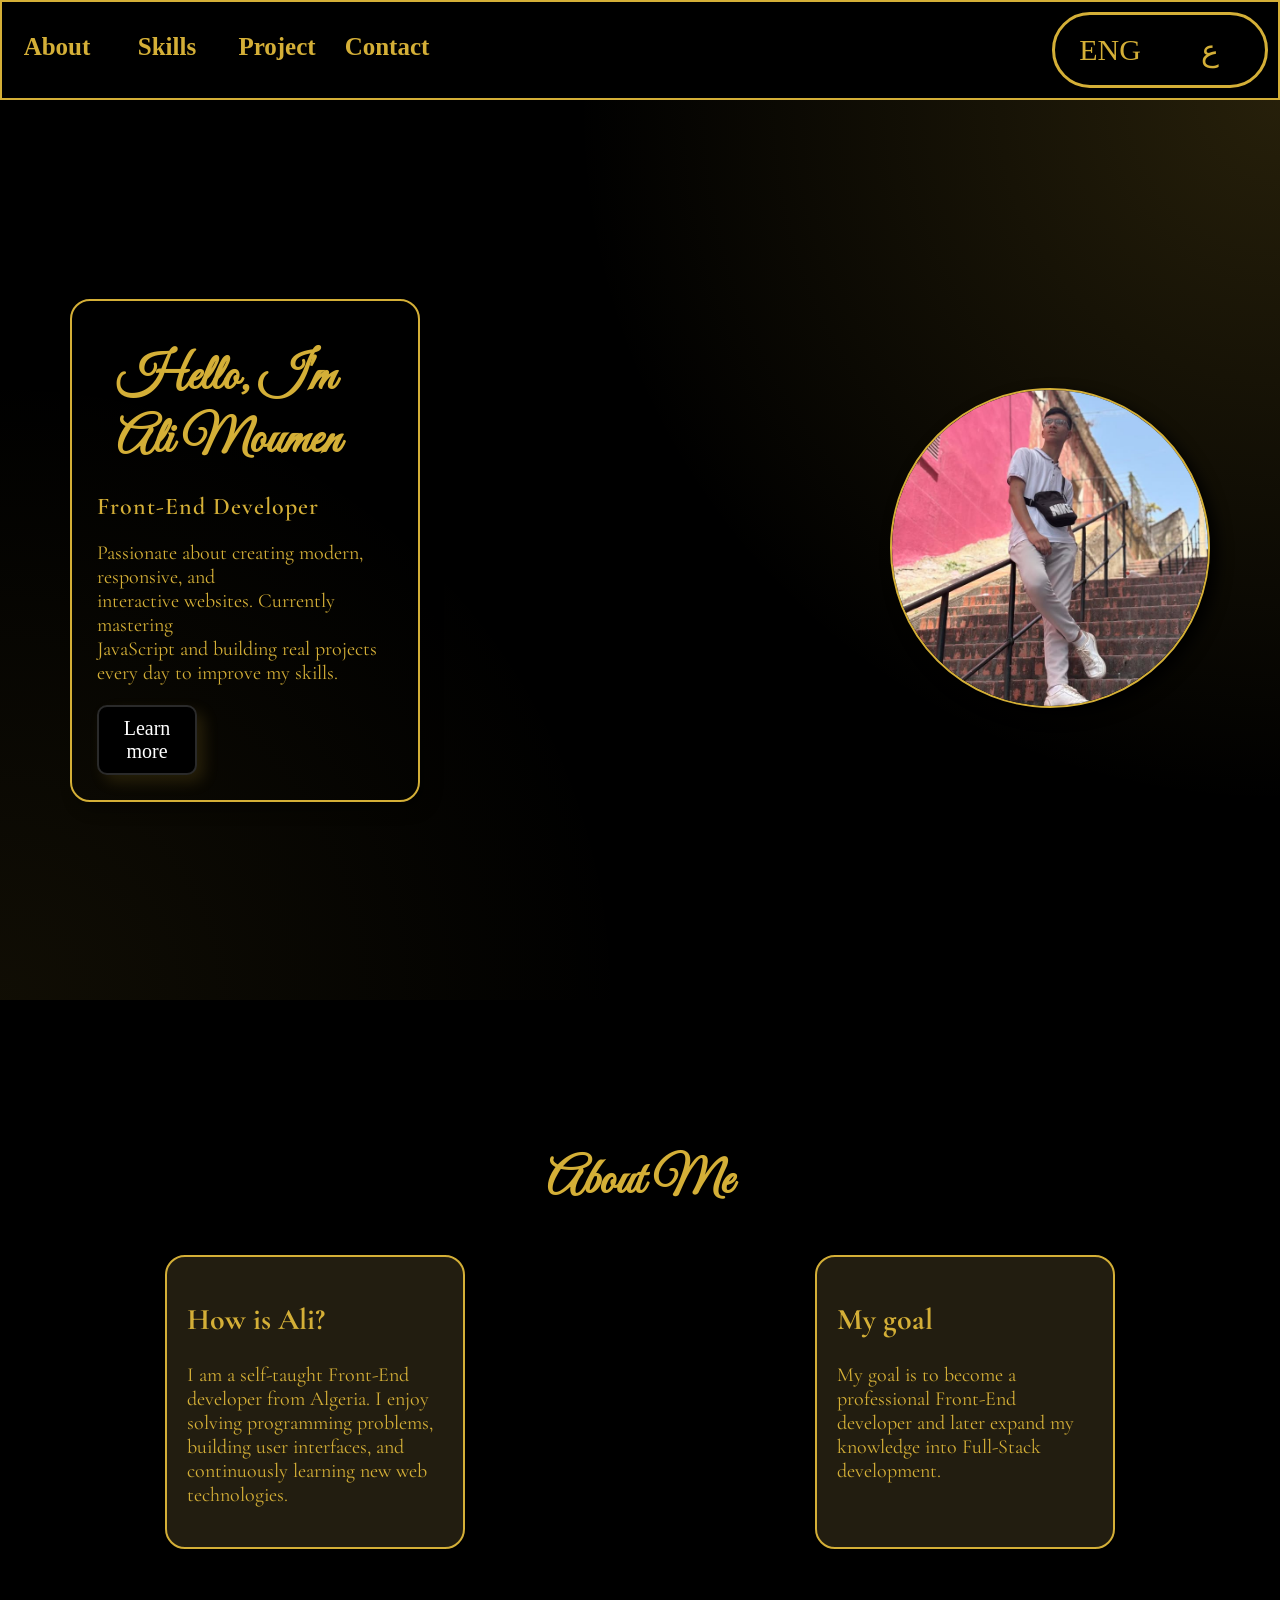
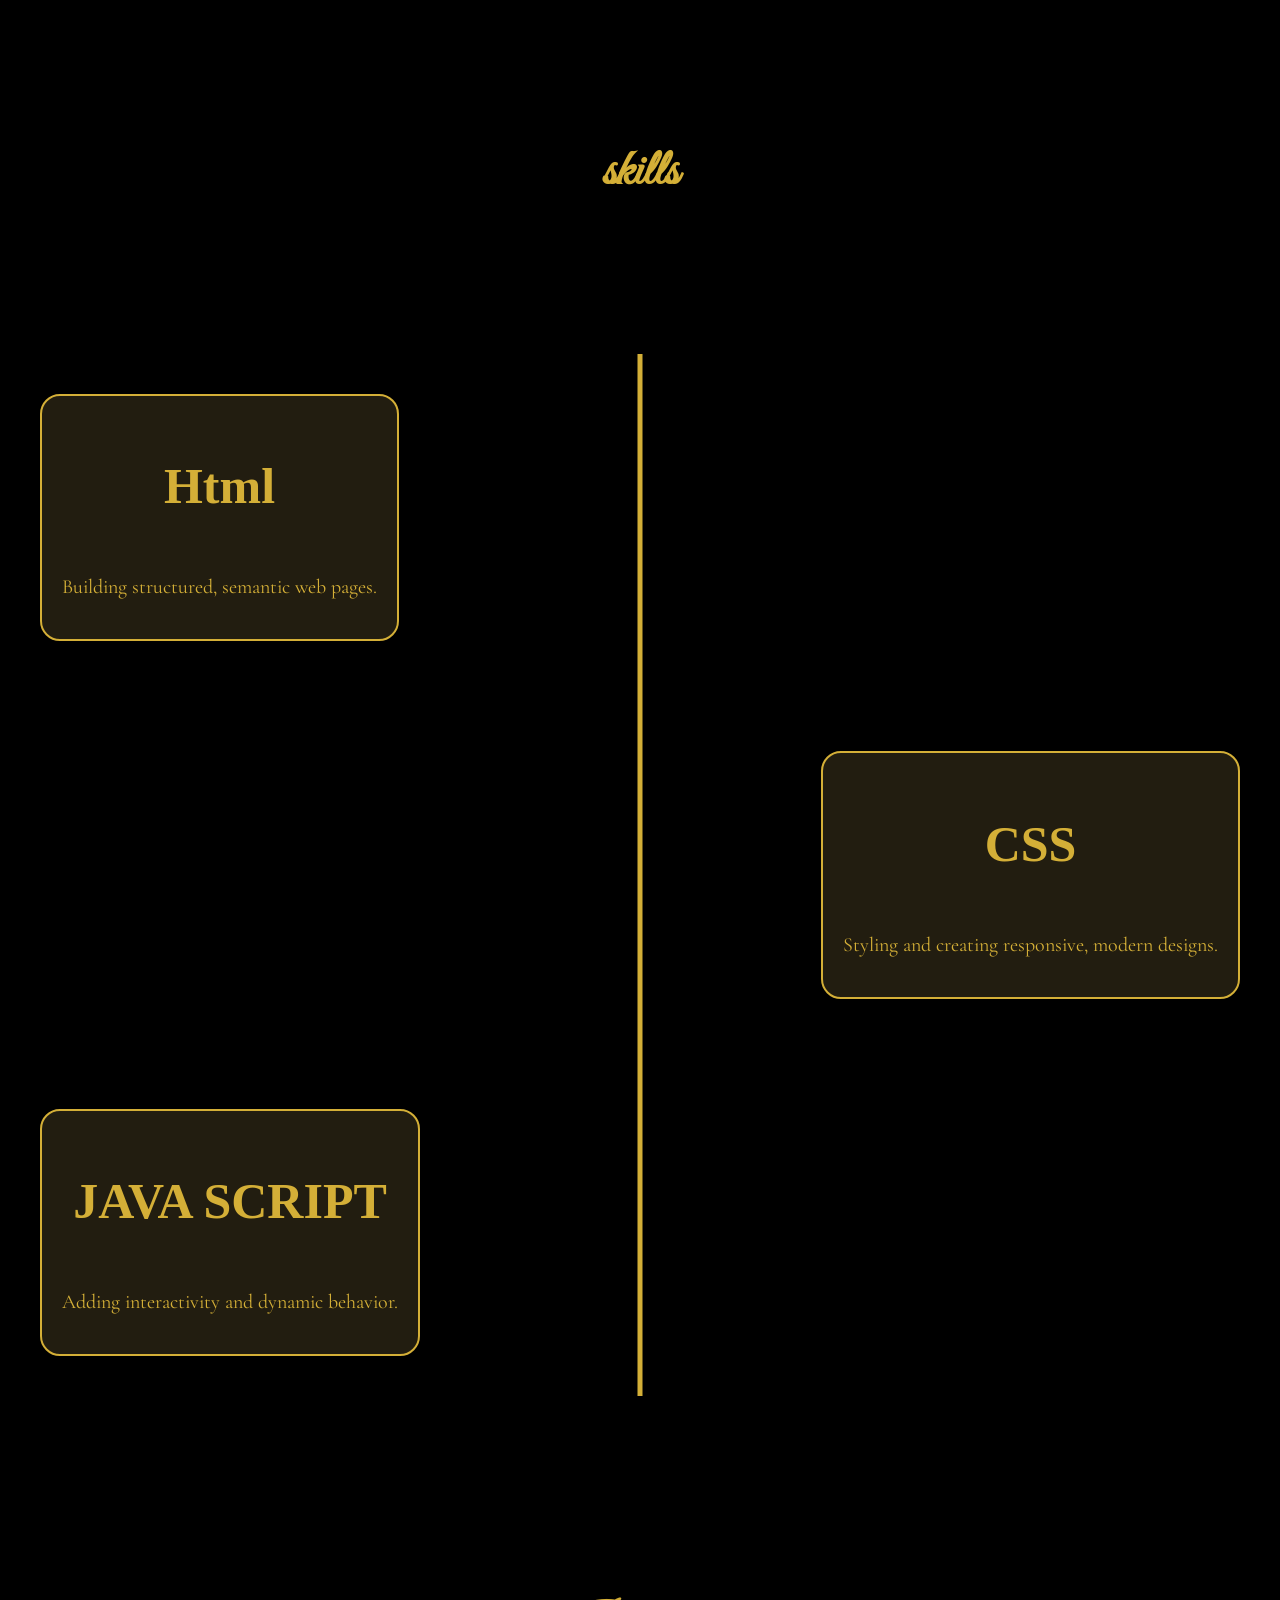
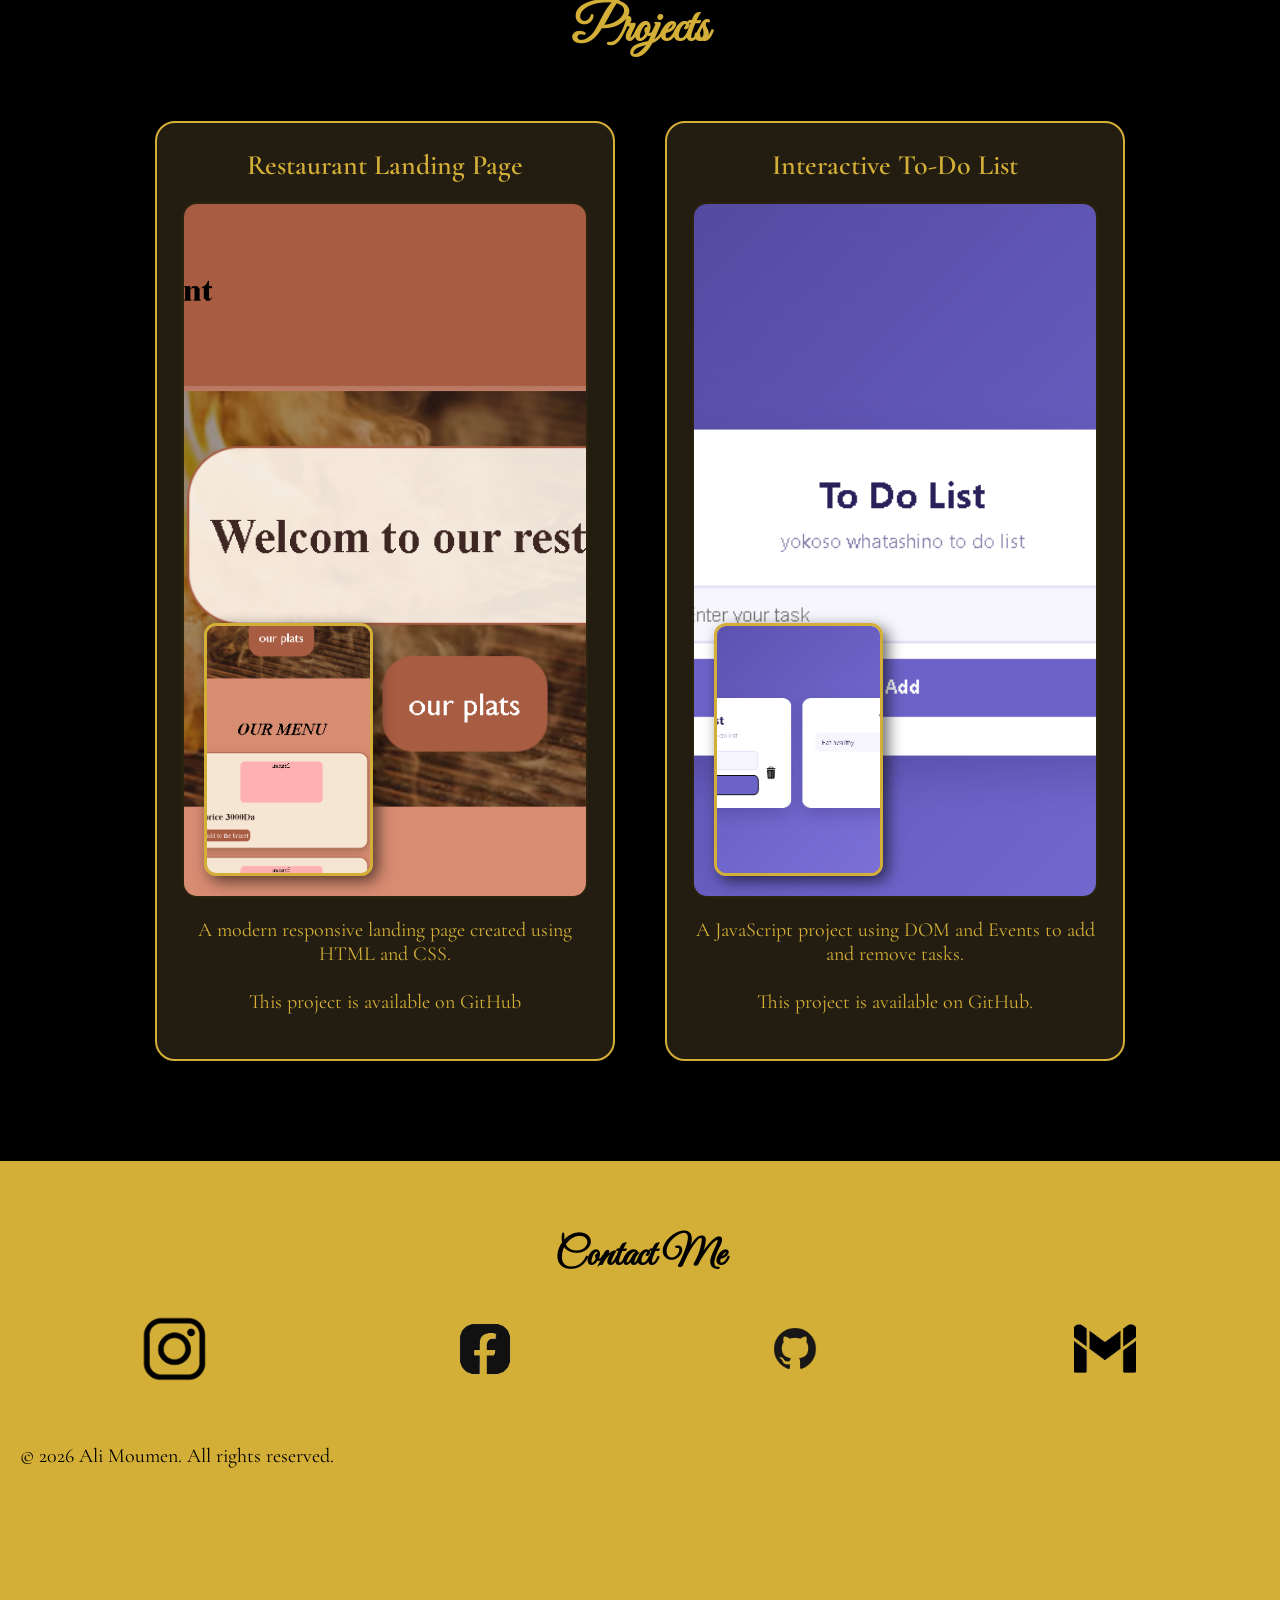
==== index.html @ ce9e6dfe "Set portfolio homepage" ====
<!DOCTYPE html>
<html lang="en">
<head>
    <meta charset="UTF-8">
    <meta name="viewport" content="width=device-width, initial-scale=1.0">
    <title>Ali Moumen - Portfolio</title>
    <link rel="stylesheet" href="designe.css">
</head>
<body>
    <div id="eng">
<nav>
    <div class="lan">
        <a href="page1hero.html">ENG</a>
      <a href="arb.html"  >ع</a>
    </div>
    <div class="nav">
       <a href="#about">About</a>
         <a href="#skils">Skills</a>
          <a href="#projects">Project</a>  
           <a href="#contact">Contact</a> 
    </div>
</nav>

    <div class="all">
        <div class="image">
 <img src="ali1.jpg" alt="Ali Moumen" class="profile-image">
   </div> 
    
 <div class="home">
    <section id="home">
        
      
           

        <div class="text">
    <h1>Hello, I'm Ali Moumen</h1>

    <h2>Front-End Developer</h2>

    <p>
        Passionate about creating modern, responsive, and <br>interactive websites.
        Currently mastering<br> JavaScript and building real projects every day to
        improve my skills.
    </p>

    
    <a href="#about" >Learn more</a>
</div> 

</section>
</div>
   </div>

<section id="about">
<div class="about">
    <h1>About Me</h1>
<div class="ph">
    <div class="contaner1">
    <h2 >How is Ali?</h2>
    <p>
        I am a self-taught Front-End developer from Algeria.
        I enjoy solving programming problems, building user interfaces,
        and continuously learning new web technologies.
    </p>
    </div>
    <div class="contaner2">
    <h2>My goal</h2>
    <p>
        My goal is to become a professional Front-End developer and later
        expand my knowledge into Full-Stack development.
    </p>
    </div>
    </div>
</div>
</section>
<section id="skils"> 
    <div class="timeline">
        <div class="titel">
        <h1>skills</h1>
        </div>
        <div class="lineall">
        
        
        <div class="line">
            
        </div>
        <div class="derection">
    <div class="left">
<div class="html">
    <h1>Html</h1>
    <p>Building structured, semantic web pages.</p>
</div>
</div>
<div class="right">
<div class="css">
    <h1>CSS</h1>
    <p>Styling and creating responsive, modern designs.</p>
</div>
</div>
<div class="left">
<div class="js">
    <h1>JAVA SCRIPT</h1>
    <p>Adding interactivity and dynamic behavior.</p>
</div>
</div>
</div>
</div>
</div>
</section>
<section id="projects">

    <h2>Projects</h2>
<div class="prj">
    <article>

        <h3>Restaurant Landing Page</h3>
        <div class="big">
    <img src="image1.png" class="project-main" alt="Restaurant Landing Page - main screenshot">
    <img src="image2.png" class="project-thumb" alt="Restaurant Landing Page - menu detail">
    </div>
        <p>
            A modern responsive landing page created using HTML and CSS.
            <br><br>
This project is available on GitHub
        </p>

    </article>

   
    <article>

        <h3>Interactive To-Do List</h3>
        <div class="big">
    <img src="image3.png" class="project-main" alt="Interactive To-Do List - main screenshot">
    <img src="image4.png" class="project-thumb" alt="Interactive To-Do List - list detail">
    </div>
        <p>
            A JavaScript project using DOM and Events to add and remove tasks.
            <br><br>
This project is available on GitHub.
        </p>

    </article>
</div>
</section>


<section id="contact">

    <h2>Contact Me</h2>

    <div class="cont">
        <a href=" https://www.instagram.com/aliyacin.dev/"  target="_blank"><img src="insta.png"></a>
        <a href="https://www.facebook.com/profile.php?id=61576322057579"  target="_blank"><img src="face.webp"></a>
        <a href="https://github.com/AliMN-dotcom"  target="_blank"><img src="github_PNG58.png"></a>
       <a href="mailto:ahemedmohcin@gmail.com"  target="_blank"><img src="mail.webp"></a>
    </div>

    <p>
© 2026 Ali Moumen. All rights reserved.
</p>


</section>

</main>


</div>
<div id="arb">

   


</body>
</html>
---- designe.css ----
@import url('https://fonts.googleapis.com/css2?family=Great+Vibes&family=Cormorant+Garamond:wght@400;600&display=swap');

/* الاسم / الإمضاء */
.home h1{
    font-family: 'Great Vibes', cursive;
    font-size: 50px;
    font-weight: 700;
    margin-bottom: 20px;
    margin: 20px;
}

.home h2, .home p, .home button,
 .about h2, .about p {
    font-family: 'Cormorant Garamond', serif;
}

.home h2{
    font-weight: 600;
    letter-spacing: 1px;
}
*{  
    color: #d4af37;
}
body{
   
    background-color: #000000; 
    box-sizing: border-box;
    margin: 0px;
    
}
.home{
    display: flex;
    flex-direction: column;
    justify-content: flex-end;
    text-align: left;
    max-width: 350px;
   
    padding: 25px;
    border-radius: 20px;
    border: 2px solid #d4af37;
    box-shadow: 7px 7px 15px rgba(0, 0, 0, 0.4);
}


.home p{
    font-size: 20px;
   
    margin-bottom: 20px;
}
.home a{
   width: 100px;
   padding: 0px 7px;
    text-decoration: none;
    text-align: center;
    font-size: 20px;
    background-color: #000000;
    color: #ffffff;
    border:  2px solid #2a2a2a;
    cursor: pointer;
    border-radius: 10px;
    box-shadow: 7px 7px 15px rgba(212, 175, 55, 0.15);
    
}

.home a:hover{
   background-color: #d4af37 ;
   color: #000000;
}
.image>img {
    border-radius: 50%;
    width: 320px;
    height: 320px;
    
    object-fit: cover;
    flex-shrink: 0;
    border: #000000 solid 2px;
    box-shadow: #000000 7px 7px 20px;
    border: solid 2px #d4af37;
    box-shadow: #000000 7px 7px 15px;
}
.all{

    display: flex;
    flex-direction: row-reverse;
    justify-content: space-between;
    align-items: center;
    
 
 
    padding: 0 70px;
   
   
    background: 
    radial-gradient(circle at top right, rgba(212, 175, 55, 0.18), transparent 45%),
    radial-gradient(circle at bottom left, rgba(212, 175, 55, 0.08), transparent 40%),
    #000000;
   height: 100vh;
}


.about h1{
 font-family: 'Great Vibes', cursive;
    font-size: 50px;
    font-weight: 700;
   
    text-align: center;
 
    font-size: 50px;
}
.ph{
    display: flex;
    justify-content: space-around;
    flex-wrap: wrap;
    gap: 20px;

    
}
.contaner1 , .contaner2{
    max-width: 300px;
   
    border:  2px solid #d4af37;
    padding: 20px;
    border-radius: 20px;
    box-shadow: 7px 7px 15px rgba(0, 0, 0, 0.4);
     font-size: 20px;
     background-color:  #221d10;
   
}
.about{
    margin-top: 150px;
}
#skils{
    margin-top: 70px;
    padding: 80px 0;
   
}
 .titel{
     font-family: 'Great Vibes', cursive;
    font-size: 50px;
    text-align: center;
    margin-bottom: 60px;
}

.left  , .right {

 
 max-width: 500px;
   background-color:  #221d10;
    border:  2px solid #d4af37;
    padding: 20px;
    border-radius: 20px;
    box-shadow: 7px 7px 15px rgba(0, 0, 0, 0.4);
     font-size: 20px;
     margin: 40px;
}
.timeline{
    display: flex;
    flex-direction: column;
    gap: 30px;
}

.lineall{
    position: relative;
}

.line{
    position: absolute;
    left: 50%;
    top: 0;
    transform: translateX(-50%);
    width: 5px;
    height: 100%;
    background-color: #d4af37;
}

.derection{
    display: flex;
    flex-direction: column;
    align-items: flex-start;
    gap: 30px;
}
.right{
    align-self: flex-end;
}
.timeline h1{
    font-size: 50px;
    text-align: center;
    margin-bottom: 60px; 
}
.derection p{
     font-size: 20px;
    font-family: 'Cormorant Garamond', serif;
    margin-bottom: 20px;
}

/* ============ Projects ============ */
#projects{
    padding: 80px 20px 100px;
}
#projects > h2{
    font-family: 'Great Vibes', cursive;
    font-size: 50px;
    font-weight: 700;
    text-align: center;
    margin-bottom: 60px;
}
.prj{
    display: flex;
    flex-wrap: wrap;
    justify-content: center;
    align-items: flex-start;
    gap: 50px;
}
article{
    background-color: #221d10;
    border: 2px solid #d4af37;
    border-radius: 20px;
    box-shadow: 7px 7px 15px rgba(0, 0, 0, 0.4);
    padding: 25px;
    flex: 1 1 420px;
    max-width: 460px;
}
article h3{
    font-family: 'Cormorant Garamond', serif;
    font-size: 28px;
    font-weight: 600;
    text-align: center;
    margin: 0 0 20px;
}
.big{
    position: relative;
    width: 100%;
    aspect-ratio: 7 / 12;
    border-radius: 15px;
    overflow: hidden;
    border: 2px solid #2a230f;
}

.project-main{
    width:100%;
    height: 100%;
    object-fit:cover;
    object-position:center;
    display: block;
}
.big:hover .project-thumb{
    opacity:0.7;
     pointer-events: none;
}
.big:hover{
    transform: scale(1.05);
}
.project-thumb{
   
    transition: opacity 0.3s ease;
}

.project-thumb{
    position: absolute;
    bottom: 20px;
    left: 20px;
    width: 42%;
    aspect-ratio: 2 / 3;
   object-fit: cover;
    border: 3px solid #d4af37;
    border-radius: 12px;
    box-shadow: 5px 5px 15px rgba(0, 0, 0, 0.6);
}
.project-thumb:hover{
    transform: scale(1.2);
   
}
article p{
    font-family: 'Cormorant Garamond', serif;
    font-size: 20px;
    text-align: center;
    margin-top: 20px;
    
}
#contact{
    background-color: #d4af37;
    height: 50vh;
    box-sizing: border-box;
    margin: 0px;
    padding: 20px;
}
#contact p{
    color: #000000;
    font-family: 'Cormorant Garamond', serif;
    font-size: 20px;
    text-align:start;
    margin-top: 60px;
}
#contact h2{
     color: #000000;
    text-align: center;
      font-family: 'Great Vibes', cursive;
    font-size: 40px;
    font-weight: 700;
    margin-top: 50px;
   
}
a{
    display: inline-flex;
    align-items: center;
    justify-content:center;
    width: 70px;
    height: 70px;
}
.cont{
    display: flex;
    justify-content: space-around;
    flex-wrap: wrap;
  
}
.cont img{
    display: block;
    width: 100%;
    height: 100%;
    object-fit: contain;
   
}
nav{
    border: #d4af37 solid 2px;
    display: flex;
    flex-direction: row-reverse;
    justify-content: space-between;
    flex-wrap:wrap-reverse;
    padding: 10px;
    
}
.lan{
    display: flex;
    justify-content: space-around;
    gap: 30px;
    border: #d4af37 solid ;
    width: max-content;
   padding: 0px 20px;
    border-radius: 50px;
}

.nav{
display: flex;
justify-content: start;
gap: 40px;
margin-left: 10px;
text-decoration:none;
font-size: 25px;
font-weight: 700;

}
.nav a{
    text-decoration: none;
}
.lan a{
    font-size: 30px;
     text-decoration: none;
   
}



/* ==================== Responsive ==================== */

html {
    scroll-behavior: smooth;
}

*, *::before, *::after {
    box-sizing: border-box;
}

body {
    overflow-x: hidden;
}

@media (max-width: 900px) {

    nav {
        flex-direction: column;
        align-items: center;
        gap: 18px;
        padding: 12px 15px;
    }

    .nav {
        justify-content: center;
        flex-wrap: wrap;
        gap: 18px 28px;
        margin-left: 0;
        font-size: 21px;
    }

    .lan {
        order: -1;
    }

    .all {
        flex-direction: column;
        justify-content: center;
        gap: 35px;
        min-height: 100vh;
        height: auto;
        padding: 70px 25px;
    }

    .image > img {
        width: min(280px, 70vw);
        height: min(280px, 70vw);
    }

    .home {
        width: min(100%, 500px);
        max-width: none;
        text-align: center;
        padding: 22px;
    }

    .home h1 {
        font-size: clamp(38px, 8vw, 50px);
    }

    .home p {
        font-size: 19px;
    }

    .about {
        margin-top: 80px;
        padding: 0 20px;
    }

    .ph {
        justify-content: center;
    }

    .contaner1,
    .contaner2 {
        width: min(100%, 430px);
        max-width: none;
    }

    #skils {
        padding: 60px 20px;
    }

    .line {
        left: 20px;
    }

    .derection {
        align-items: stretch;
        gap: 20px;
        padding-left: 40px;
    }

    .left,
    .right {
        width: 100%;
        max-width: none;
        margin: 20px 0;
    }

    .right {
        align-self: stretch;
    }

    #projects {
        padding: 60px 20px 80px;
    }

    .prj {
        gap: 30px;
    }

    article {
        width: 100%;
        max-width: 520px;
        flex: 1 1 100%;
    }
}

@media (max-width: 600px) {

    nav {
        border-width: 1px;
    }

    .nav {
        gap: 12px 18px;
        font-size: 18px;
    }

    .lan {
        gap: 18px;
        padding: 0 15px;
    }

    .lan a {
        font-size: 24px;
    }

    .all {
        padding: 55px 15px;
        gap: 25px;
    }

    .image > img {
        width: min(220px, 62vw);
        height: min(220px, 62vw);
    }

    .home {
        padding: 18px;
        border-radius: 15px;
    }

    .home h1,
    .about h1,
    .timeline h1,
    #projects > h2 {
        font-size: 40px;
    }

    .home h2 {
        font-size: 25px;
    }

    .home p,
    .about p,
    .derection p,
    article p,
    .contaner1,
    .contaner2 {
        font-size: 18px;
    }

    .home button {
        width: 100%;
        max-width: 220px;
    }

    .about {
        margin-top: 60px;
        padding: 0 15px;
    }

    #skils {
        padding: 45px 15px;
    }

    .timeline h1 {
        margin-bottom: 35px;
    }

    .line {
        left: 12px;
        width: 3px;
    }

    .derection {
        padding-left: 28px;
    }

    .left,
    .right {
        padding: 17px;
        margin: 12px 0;
        border-radius: 15px;
    }

    #projects {
        padding: 50px 15px 65px;
    }

    article {
        padding: 18px;
        border-radius: 15px;
    }

    article h3 {
        font-size: 25px;
    }

    .big {
        aspect-ratio: 7 / 10;
    }

    #contact {
        min-height: 45vh;
        height: auto;
        padding: 30px 15px;
    }

    #contact h2 {
        font-size: 38px;
        margin-top: 20px;
    }

    .cont {
        gap: 15px;
        justify-content: center;
    }

    a {
        width: 55px;
        height: 55px;
    }

    #contact p {
        text-align: center;
        margin-top: 40px;
        font-size: 17px;
    }
}

@media (max-width: 380px) {

    .nav {
        gap: 10px 14px;
        font-size: 16px;
    }

    .home h1,
    .about h1,
    .timeline h1,
    #projects > h2 {
        font-size: 34px;
    }

    .home h2 {
        font-size: 22px;
    }

    .home p,
    .about p,
    .derection p,
    article p,
    .contaner1,
    .contaner2 {
        font-size: 16px;
    }

    .image > img {
        width: 190px;
        height: 190px;
    }
}
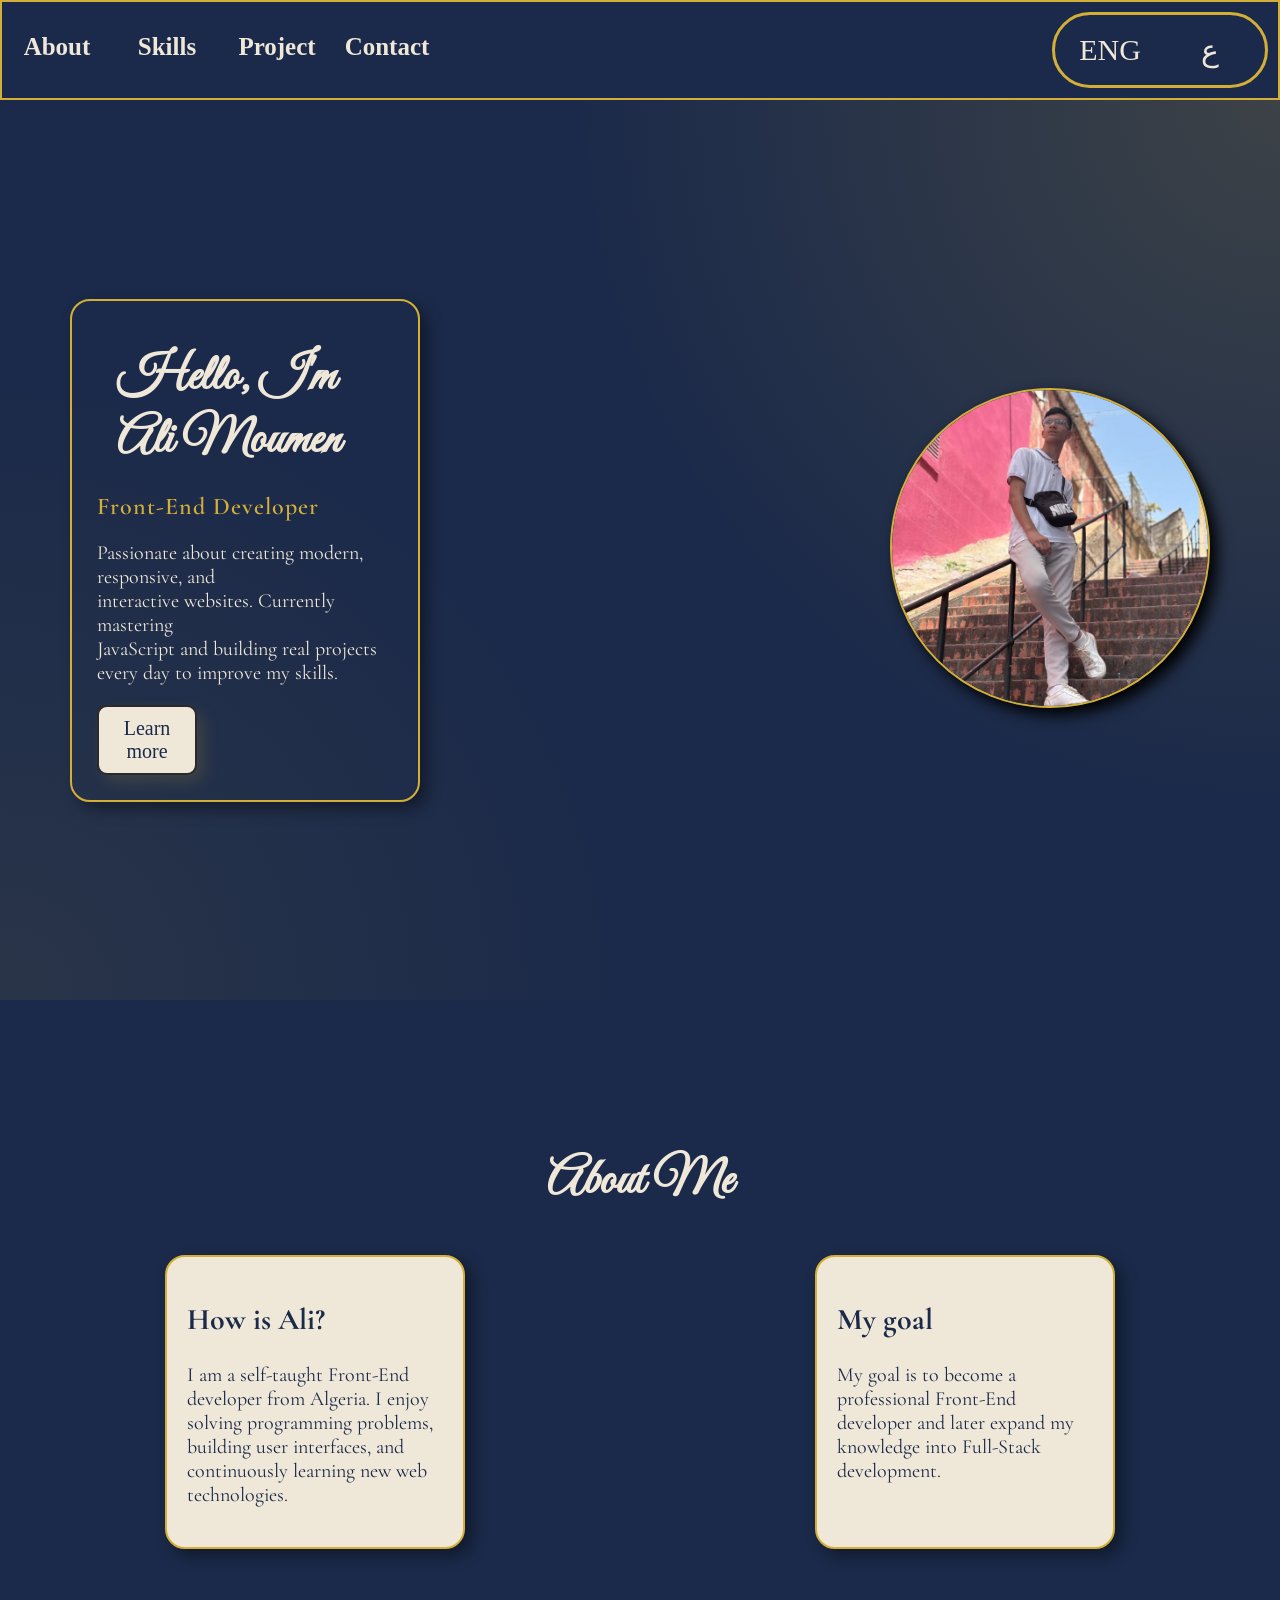
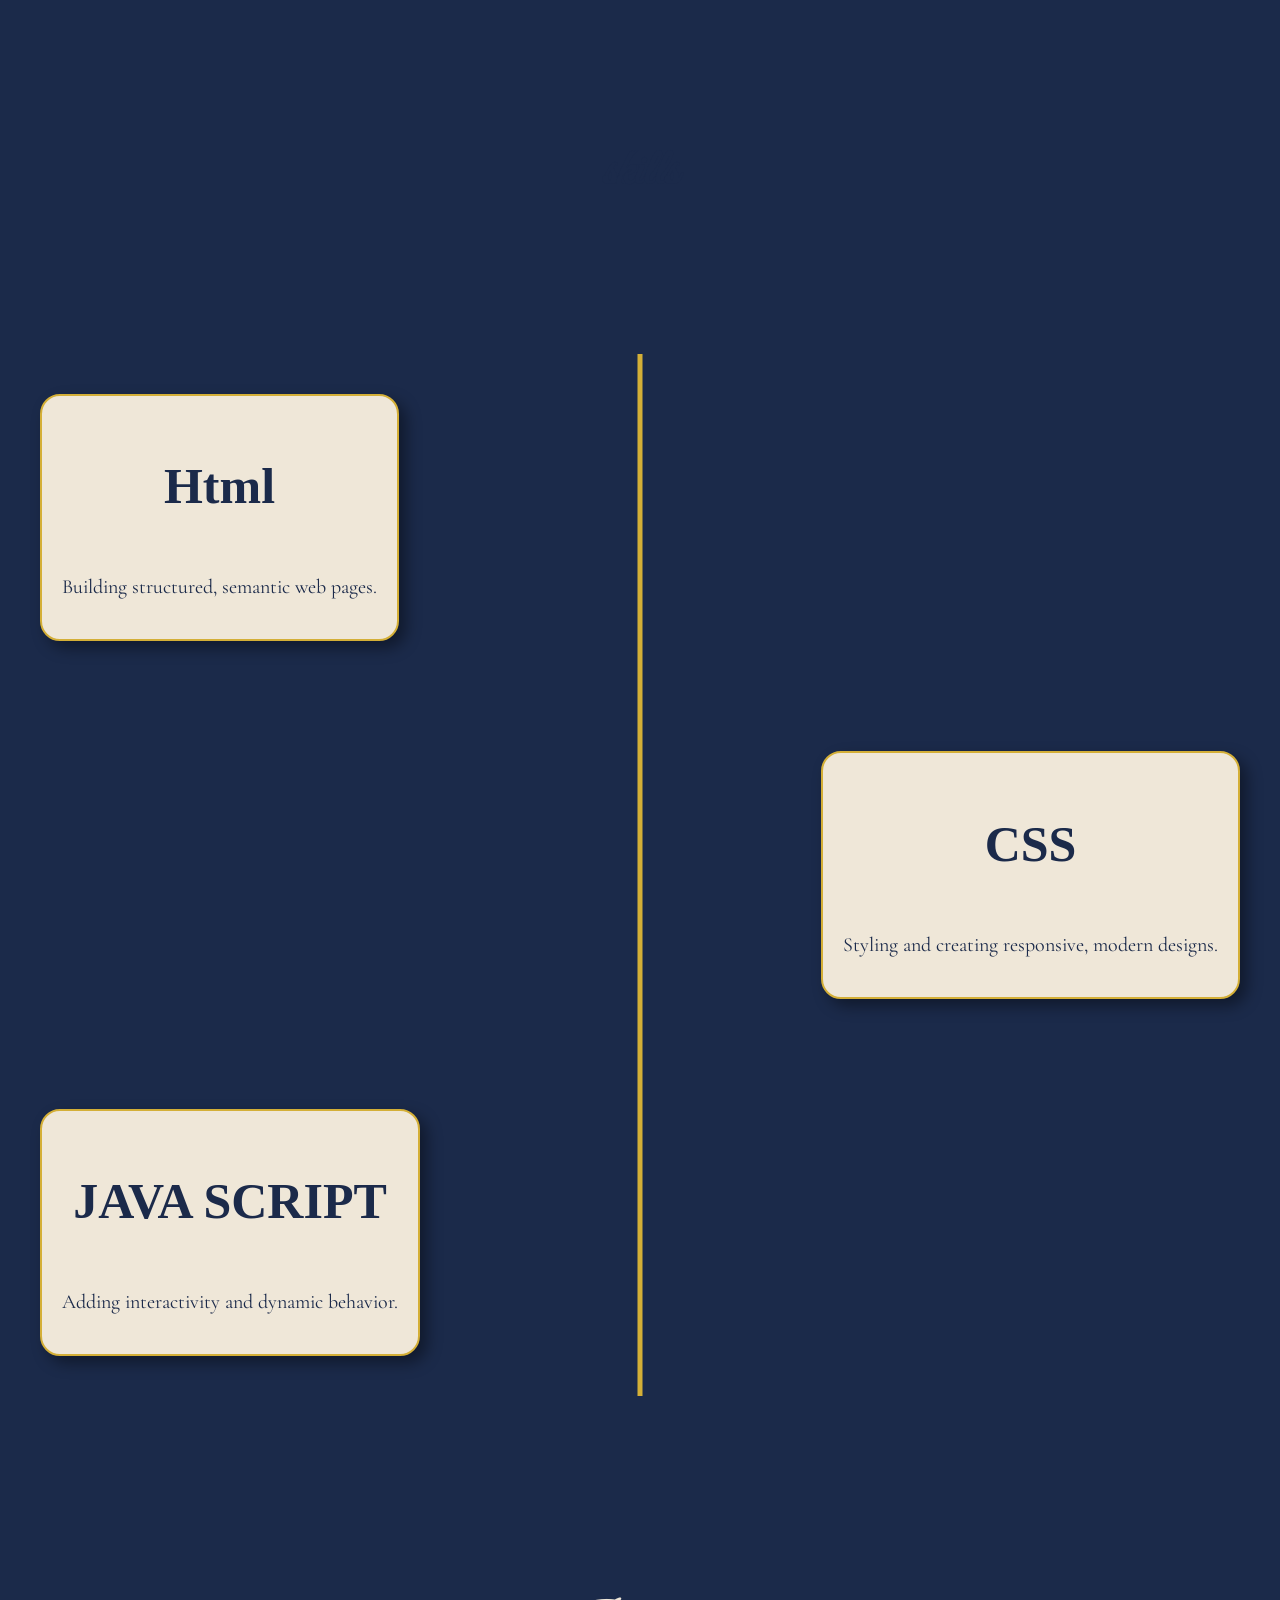
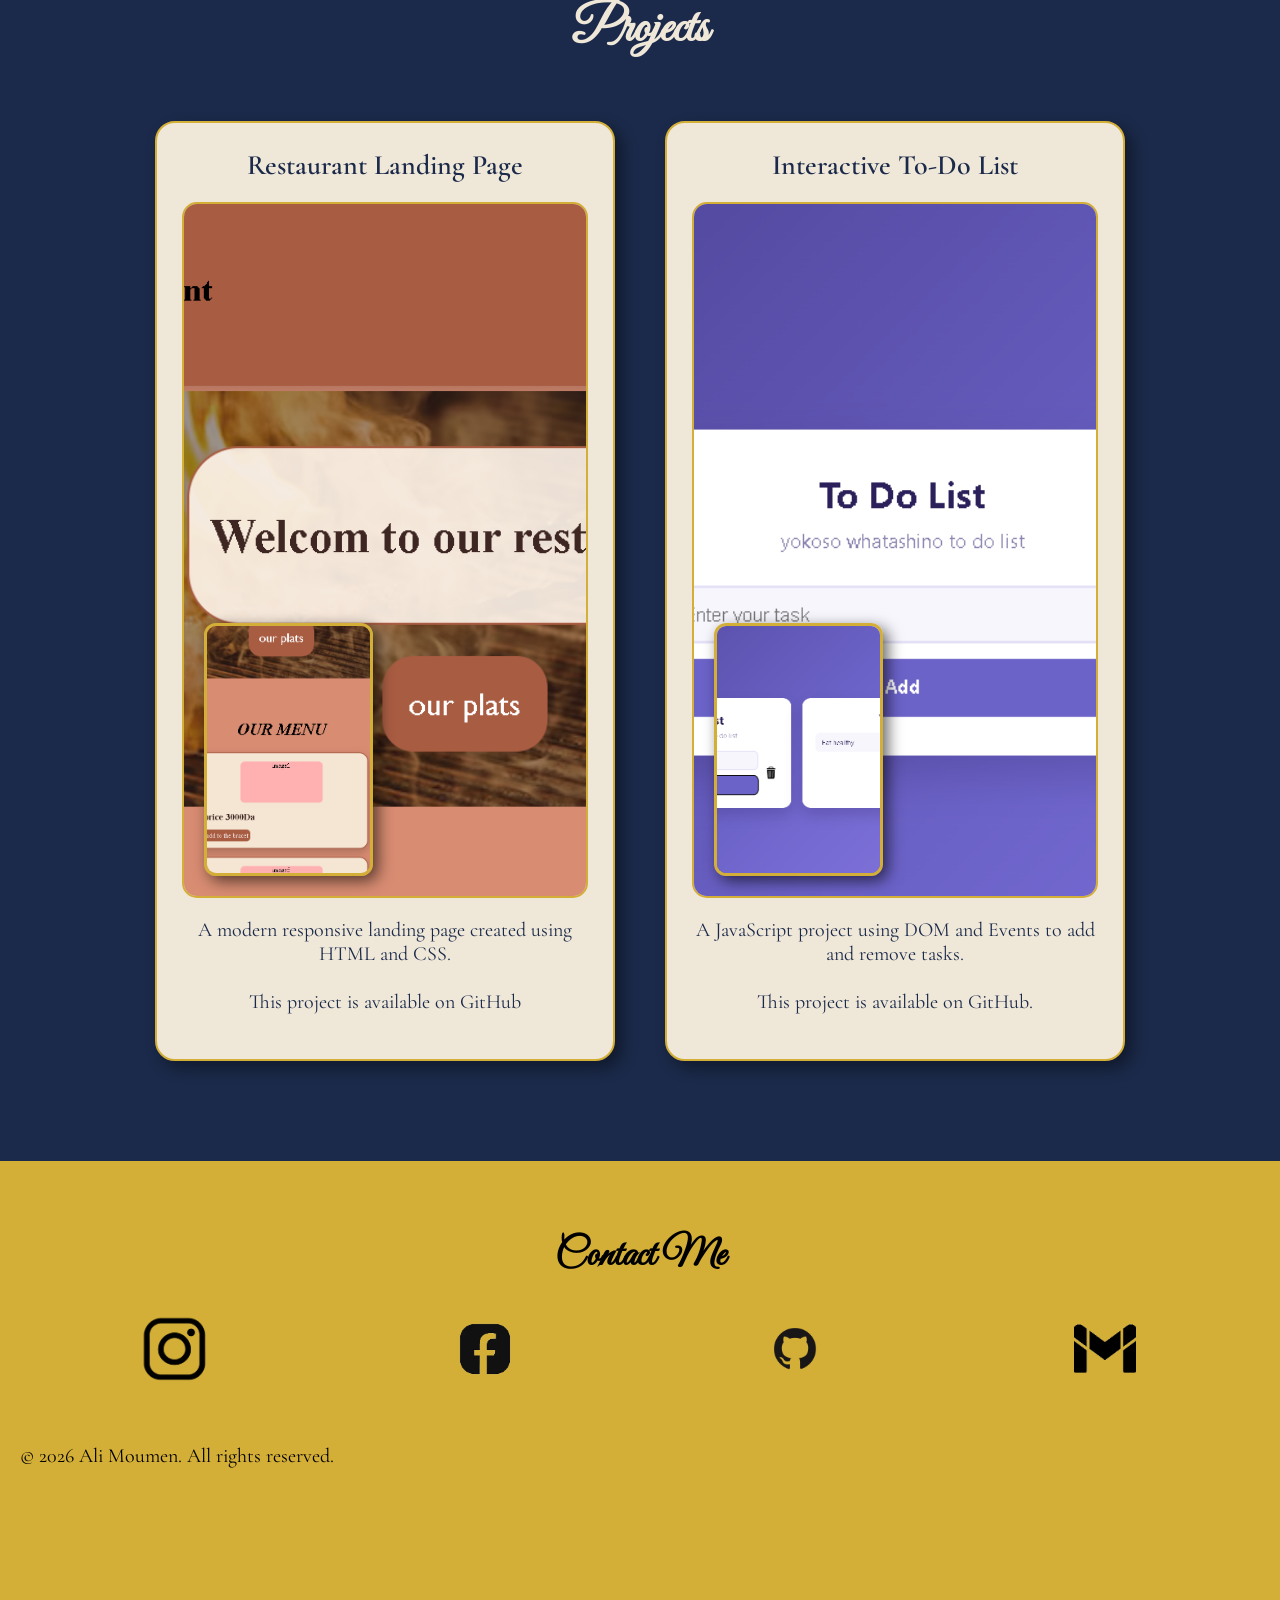
==== commit f7e470a2: "Update portfolio" ====
--- a/index.html
+++ b/index.html
@@ -10,7 +10,7 @@
     <div id="eng">
 <nav>
     <div class="lan">
-        <a href="page1hero.html">ENG</a>
+        <a href="index.html">ENG</a>
       <a href="arb.html"  >ع</a>
     </div>
     <div class="nav">
@@ -145,6 +145,7 @@
 </section>
 
 
+
 <section id="contact">
 
     <h2>Contact Me</h2>
@@ -153,7 +154,9 @@
         <a href=" https://www.instagram.com/aliyacin.dev/"  target="_blank"><img src="insta.png"></a>
         <a href="https://www.facebook.com/profile.php?id=61576322057579"  target="_blank"><img src="face.webp"></a>
         <a href="https://github.com/AliMN-dotcom"  target="_blank"><img src="github_PNG58.png"></a>
-       <a href="mailto:ahemedmohcin@gmail.com"  target="_blank"><img src="mail.webp"></a>
+      <a href="https://mail.google.com/mail/?view=cm&fs=1&to=ahemedmohcin@gmail.com" target="_blank">
+    <img src="mail.webp" alt="Email">
+</a>
     </div>
 
     <p>
--- a/designe.css
+++ b/designe.css
@@ -10,20 +10,26 @@
 }
 
 .home h2, .home p, .home button,
+ .about h2, .about p  {
+    font-family: 'Cormorant Garamond', serif;
+   
+   
+}
  .about h2, .about p {
-    font-family: 'Cormorant Garamond', serif;
-}
+ color:  #1b2a4a;
+ }
 
 .home h2{
     font-weight: 600;
     letter-spacing: 1px;
+    color: #d4af37;
 }
 *{  
-    color: #d4af37;
+    color: #efe7d8;
 }
 body{
    
-    background-color: #000000; 
+    background-color: #1b2a4a; 
     box-sizing: border-box;
     margin: 0px;
     
@@ -53,8 +59,9 @@
     text-decoration: none;
     text-align: center;
     font-size: 20px;
-    background-color: #000000;
-    color: #ffffff;
+    background-color: #efe7d8;
+    
+    color: #1b2a4a;
     border:  2px solid #2a2a2a;
     cursor: pointer;
     border-radius: 10px;
@@ -64,7 +71,7 @@
 
 .home a:hover{
    background-color: #d4af37 ;
-   color: #000000;
+   
 }
 .image>img {
     border-radius: 50%;
@@ -93,27 +100,30 @@
     background: 
     radial-gradient(circle at top right, rgba(212, 175, 55, 0.18), transparent 45%),
     radial-gradient(circle at bottom left, rgba(212, 175, 55, 0.08), transparent 40%),
-    #000000;
+    #1b2a4a;
    height: 100vh;
 }
 
-
+#about p h1 {
+    color: #1b2a4a;
+}
 .about h1{
  font-family: 'Great Vibes', cursive;
     font-size: 50px;
     font-weight: 700;
-   
+    
     text-align: center;
  
     font-size: 50px;
+}
+.about h2 {
+     color: #1b2a4a;
 }
 .ph{
     display: flex;
     justify-content: space-around;
     flex-wrap: wrap;
     gap: 20px;
-
-    
 }
 .contaner1 , .contaner2{
     max-width: 300px;
@@ -123,7 +133,7 @@
     border-radius: 20px;
     box-shadow: 7px 7px 15px rgba(0, 0, 0, 0.4);
      font-size: 20px;
-     background-color:  #221d10;
+     background-color:  #efe7d8;
    
 }
 .about{
@@ -145,7 +155,7 @@
 
  
  max-width: 500px;
-   background-color:  #221d10;
+   background-color:  #efe7d8;
     border:  2px solid #d4af37;
     padding: 20px;
     border-radius: 20px;
@@ -153,6 +163,8 @@
      font-size: 20px;
      margin: 40px;
 }
+
+  
 .timeline{
     display: flex;
     flex-direction: column;
@@ -186,11 +198,13 @@
     font-size: 50px;
     text-align: center;
     margin-bottom: 60px; 
+    color: #1b2a4a;
 }
 .derection p{
      font-size: 20px;
     font-family: 'Cormorant Garamond', serif;
     margin-bottom: 20px;
+    color: #1b2a4a;
 }
 
 /* ============ Projects ============ */
@@ -212,7 +226,7 @@
     gap: 50px;
 }
 article{
-    background-color: #221d10;
+    background-color: #efe7d8;
     border: 2px solid #d4af37;
     border-radius: 20px;
     box-shadow: 7px 7px 15px rgba(0, 0, 0, 0.4);
@@ -226,6 +240,7 @@
     font-weight: 600;
     text-align: center;
     margin: 0 0 20px;
+    color: #1b2a4a;
 }
 .big{
     position: relative;
@@ -233,7 +248,7 @@
     aspect-ratio: 7 / 12;
     border-radius: 15px;
     overflow: hidden;
-    border: 2px solid #2a230f;
+    border: 2px solid #d4af37;
 }
 
 .project-main{
@@ -275,6 +290,7 @@
     font-size: 20px;
     text-align: center;
     margin-top: 20px;
+    color: #1b2a4a;
     
 }
 #contact{
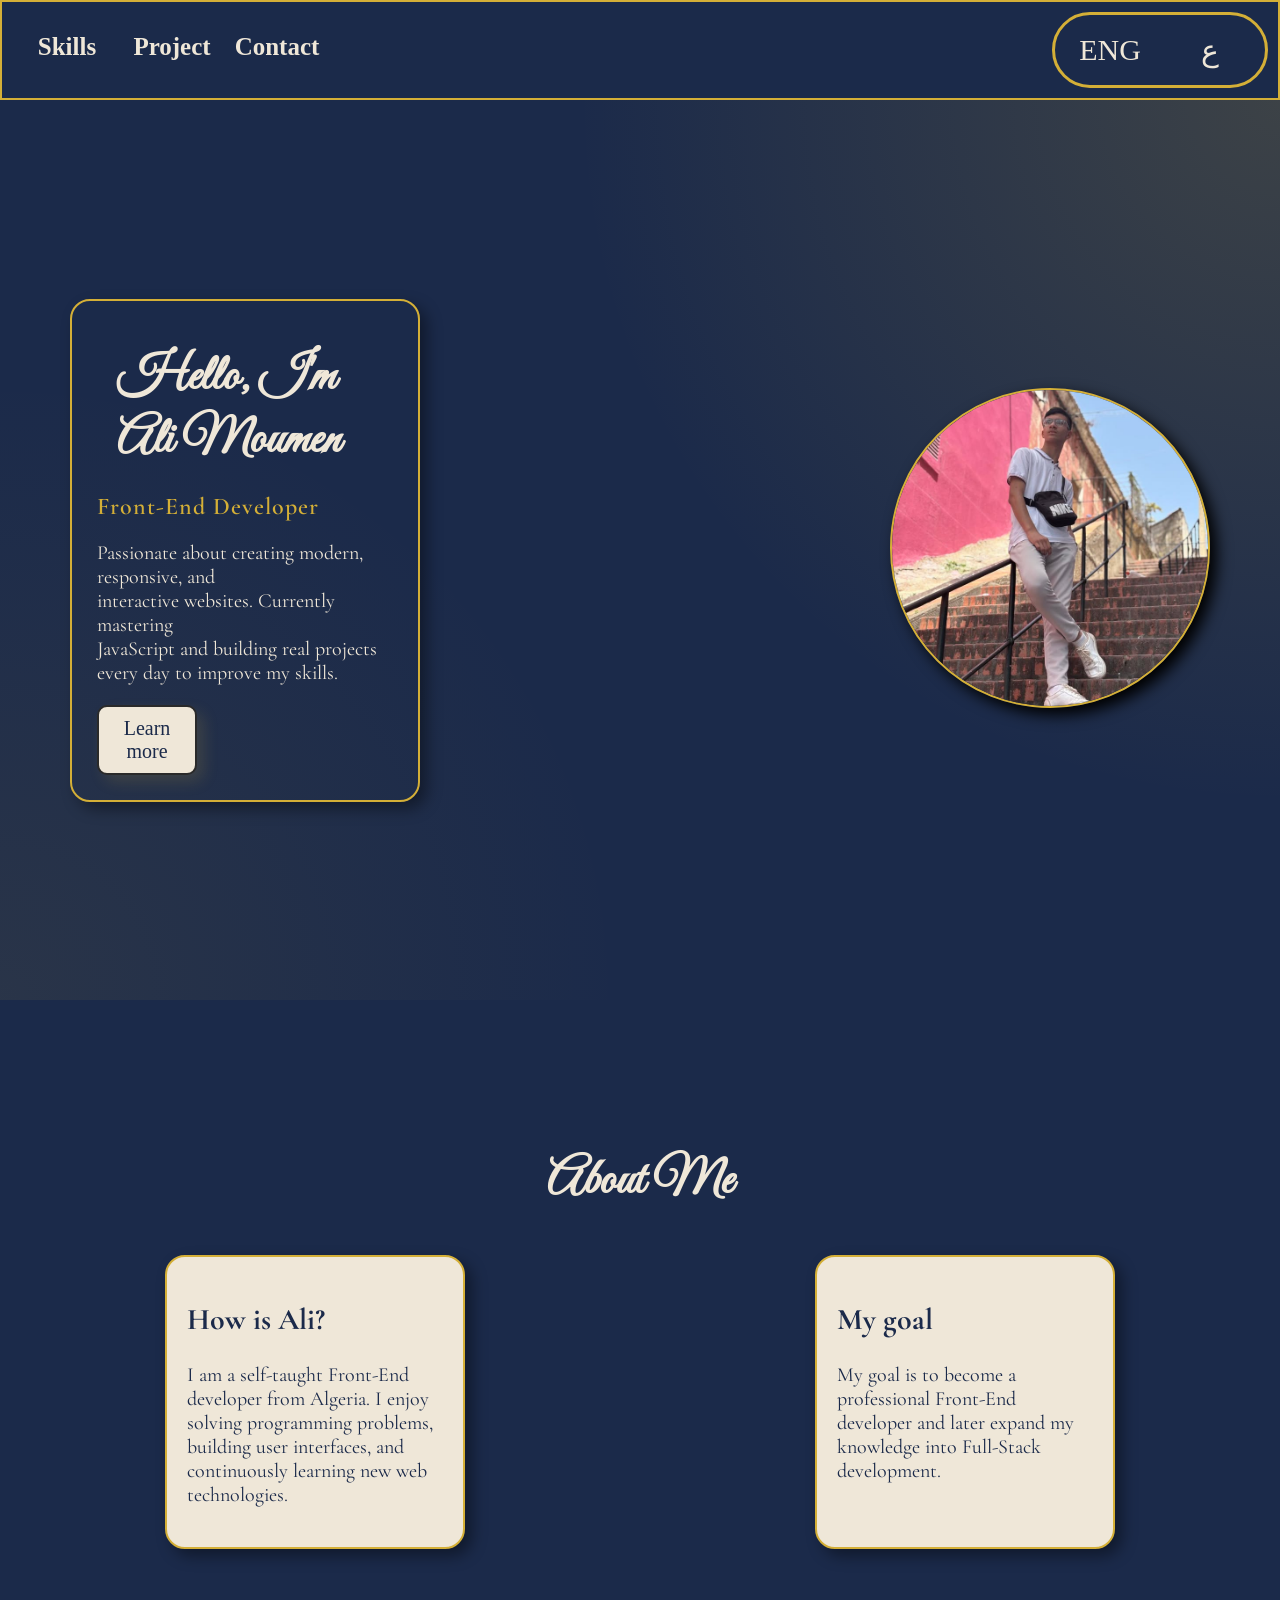
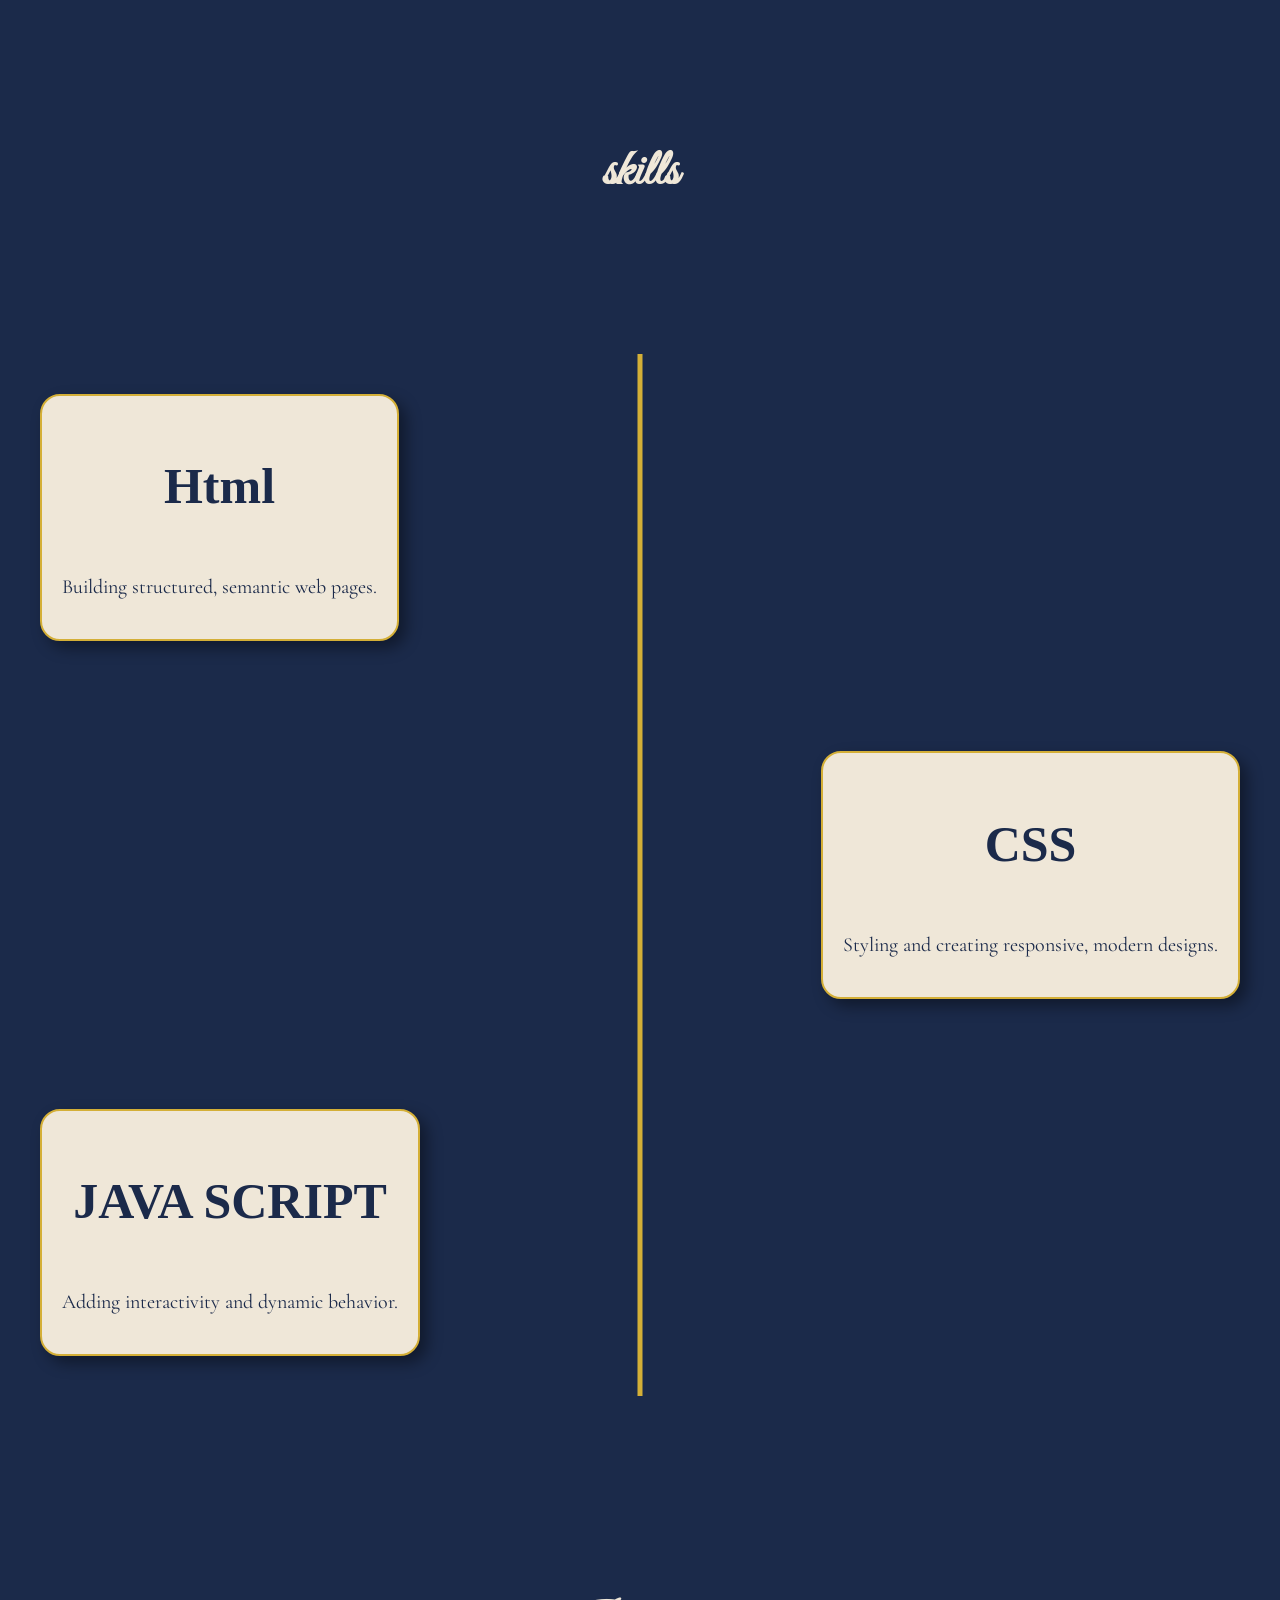
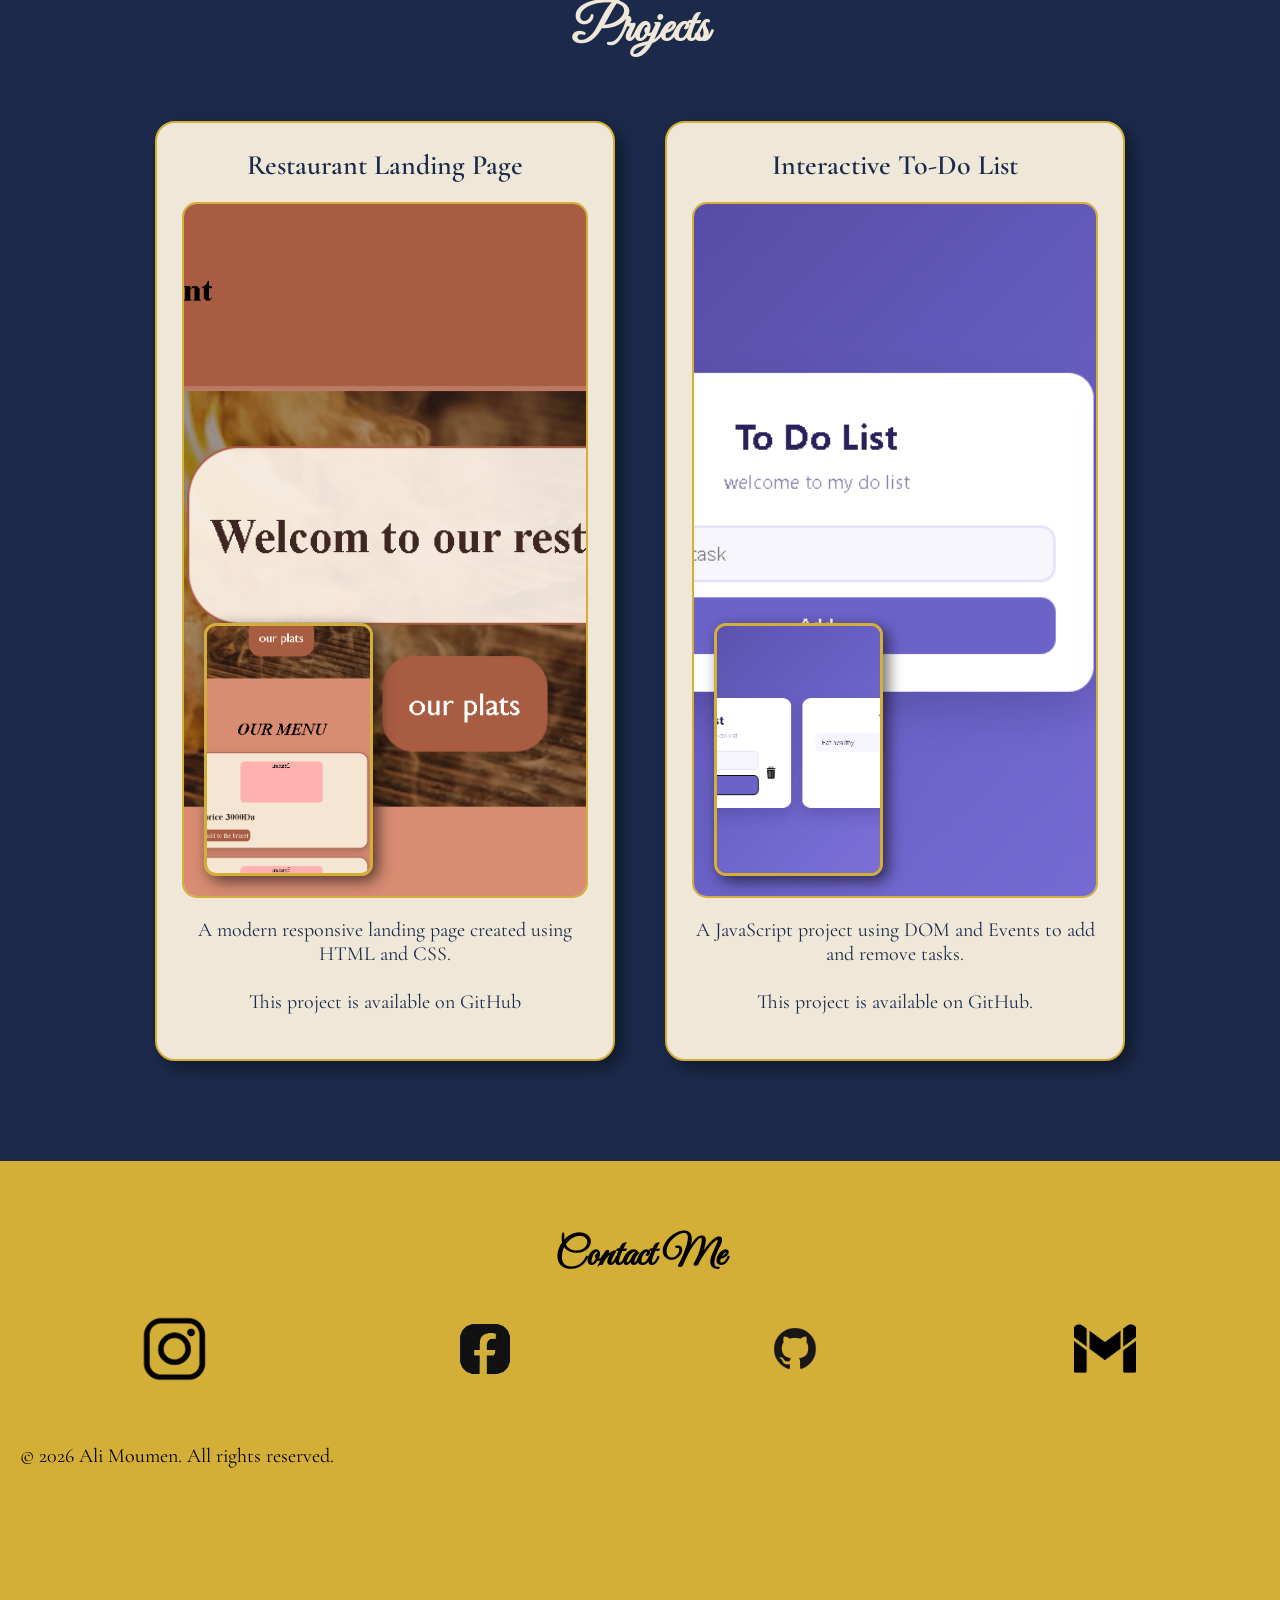
==== commit 6229a3db: "Update portfolio" ====
--- a/index.html
+++ b/index.html
@@ -14,7 +14,7 @@
       <a href="arb.html"  >ع</a>
     </div>
     <div class="nav">
-       <a href="#about">About</a>
+      
          <a href="#skils">Skills</a>
           <a href="#projects">Project</a>  
            <a href="#contact">Contact</a> 
--- a/designe.css
+++ b/designe.css
@@ -198,13 +198,16 @@
     font-size: 50px;
     text-align: center;
     margin-bottom: 60px; 
-    color: #1b2a4a;
-}
-.derection p{
+    color: #efe7d8;
+}
+.derection p  {
      font-size: 20px;
     font-family: 'Cormorant Garamond', serif;
     margin-bottom: 20px;
     color: #1b2a4a;
+}
+.derection h1{
+    color:#1b2a4a ;
 }
 
 /* ============ Projects ============ */
@@ -358,8 +361,8 @@
 .nav{
 display: flex;
 justify-content: start;
-gap: 40px;
-margin-left: 10px;
+gap: 35px;
+margin: 0 20px;
 text-decoration:none;
 font-size: 25px;
 font-weight: 700;
@@ -502,7 +505,7 @@
     }
 
     .nav {
-        gap: 12px 18px;
+        gap: 20px 18px;
         font-size: 18px;
     }
 
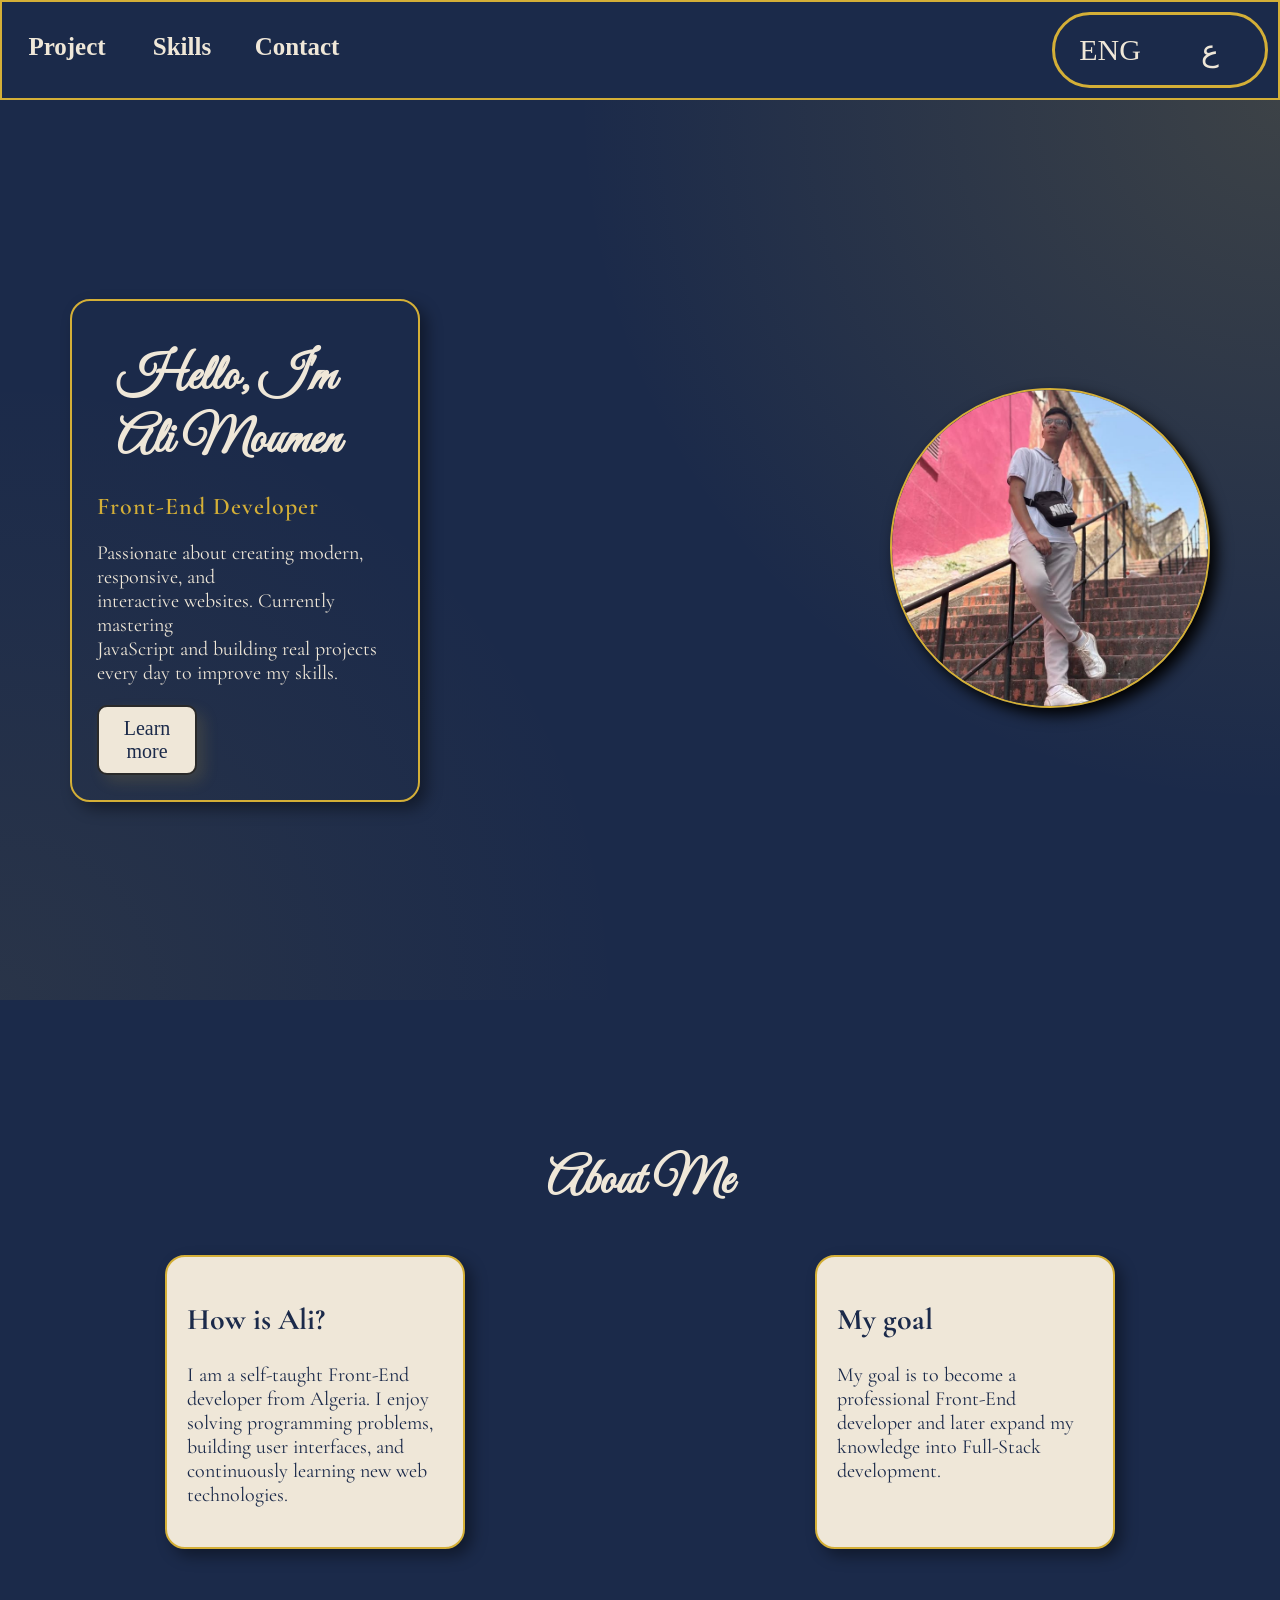
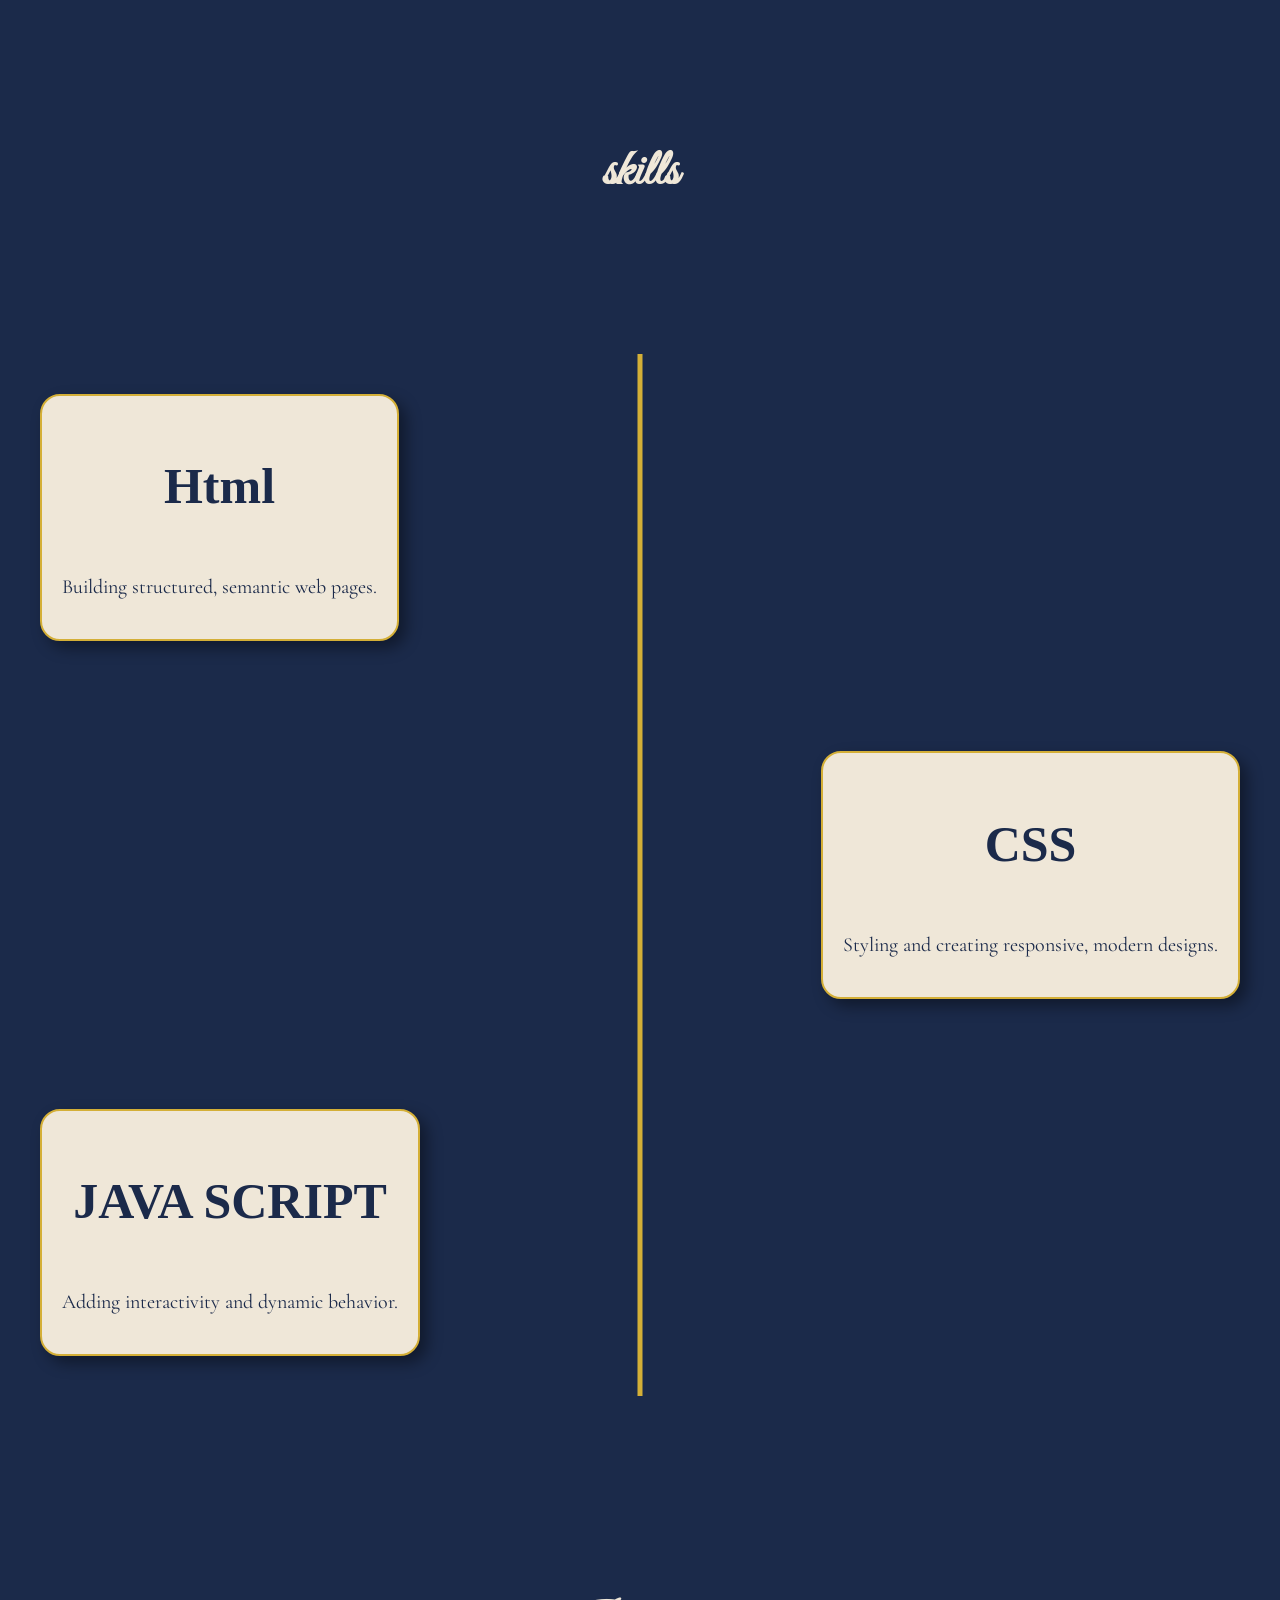
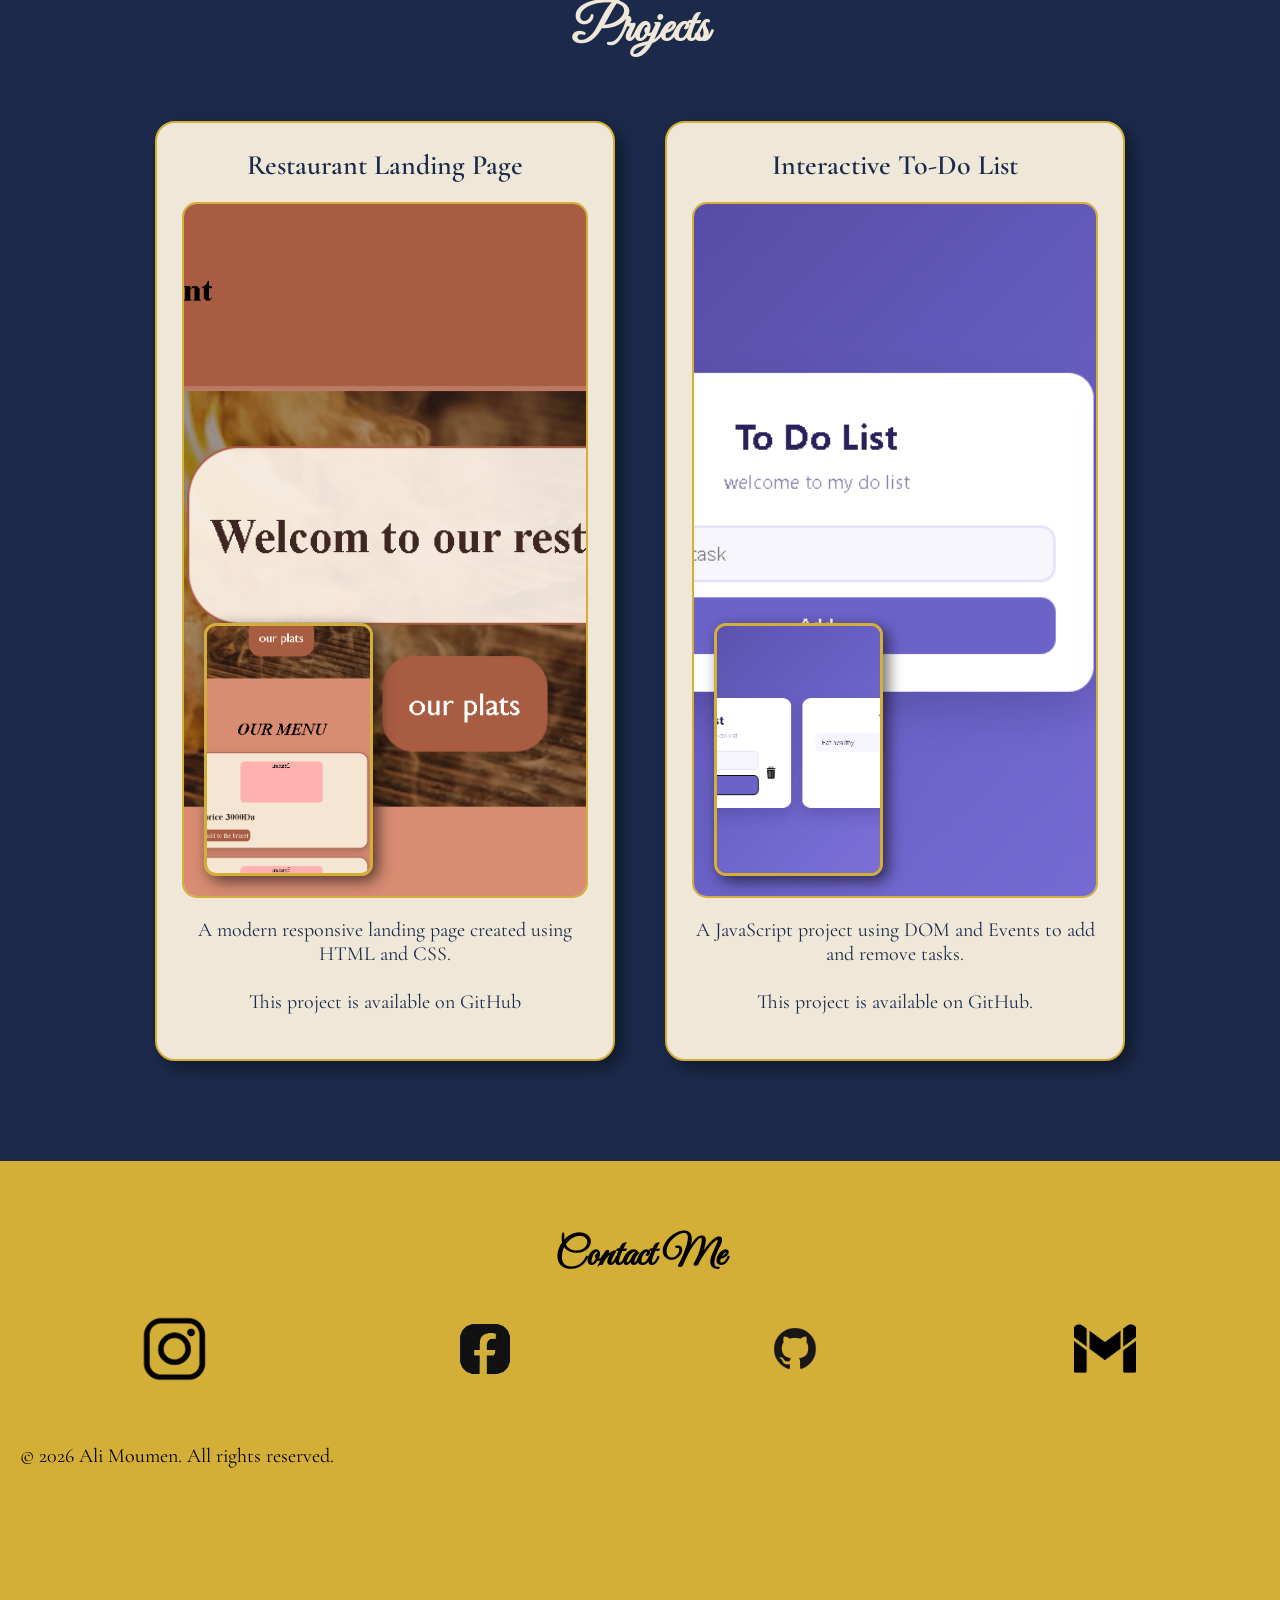
==== commit 3fb86de6: "Update portfolio" ====
--- a/index.html
+++ b/index.html
@@ -14,9 +14,9 @@
       <a href="arb.html"  >ع</a>
     </div>
     <div class="nav">
-      
+        <a href="#projects">Project</a> 
          <a href="#skils">Skills</a>
-          <a href="#projects">Project</a>  
+         
            <a href="#contact">Contact</a> 
     </div>
 </nav>
--- a/designe.css
+++ b/designe.css
@@ -361,7 +361,8 @@
 .nav{
 display: flex;
 justify-content: start;
-gap: 35px;
+ gap: 35px;
+  column-gap: 45px;
 margin: 0 20px;
 text-decoration:none;
 font-size: 25px;
@@ -370,12 +371,15 @@
 }
 .nav a{
     text-decoration: none;
+     text-decoration: none;
+  padding: 0 10px;   
 }
 .lan a{
     font-size: 30px;
      text-decoration: none;
    
 }
+
 
 
 
